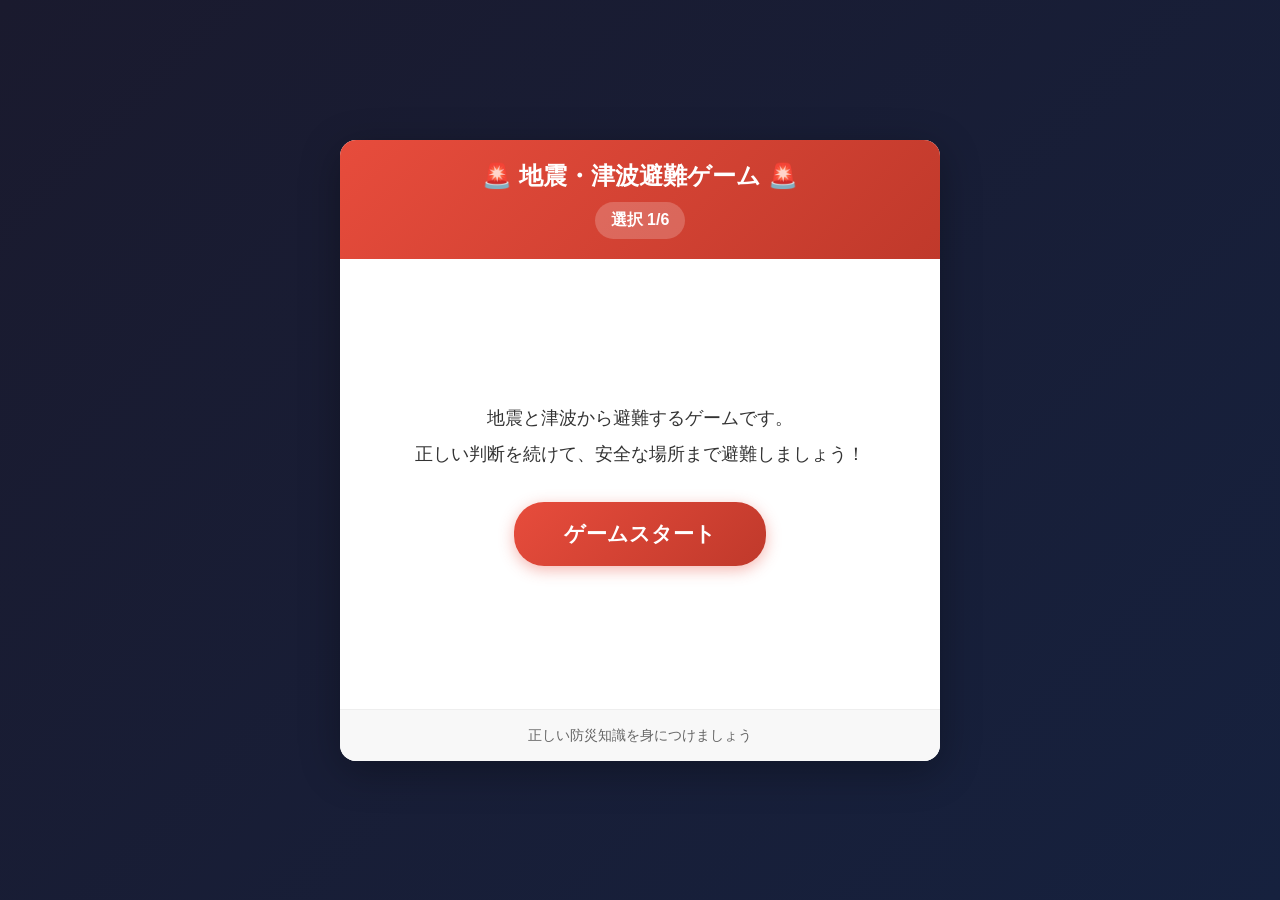
==== index.html @ da30bc9b "Add earthquake/tsunami evacuation web game with 6 scenarios Co-authored-by: hakucin <188523524+hakuc" ====
<!DOCTYPE html>
<html lang="ja">
<head>
    <meta charset="UTF-8">
    <meta name="viewport" content="width=device-width, initial-scale=1.0">
    <title>地震・津波避難ゲーム</title>
    <link rel="stylesheet" href="style.css">
</head>
<body>
    <div class="game-container">
        <header class="game-header">
            <h1>🚨 地震・津波避難ゲーム 🚨</h1>
            <div class="progress" id="progress">選択 1/6</div>
        </header>

        <main class="game-main">
            <div class="illustration-placeholder" id="illustration">
                <span>イラスト</span>
            </div>

            <div class="scenario-box" id="scenario">
                <p id="scenario-text">ゲームを開始してください</p>
            </div>

            <div class="choices" id="choices">
                <button class="choice-btn" id="choice1" onclick="makeChoice(1)">選択肢1</button>
                <button class="choice-btn" id="choice2" onclick="makeChoice(2)">選択肢2</button>
            </div>

            <div class="start-screen" id="start-screen">
                <p class="intro-text">
                    地震と津波から避難するゲームです。<br>
                    正しい判断を続けて、安全な場所まで避難しましょう！
                </p>
                <button class="start-btn" onclick="startGame()">ゲームスタート</button>
            </div>

            <div class="result-screen" id="result-screen">
                <div class="result-icon" id="result-icon"></div>
                <h2 id="result-title"></h2>
                <p id="result-message"></p>
                <button class="retry-btn" onclick="startGame()">もう一度プレイ</button>
            </div>
        </main>

        <footer class="game-footer">
            <p>正しい防災知識を身につけましょう</p>
        </footer>
    </div>

    <script src="script.js"></script>
</body>
</html>
---- style.css ----
/* Reset and Base Styles */
* {
    margin: 0;
    padding: 0;
    box-sizing: border-box;
}

body {
    font-family: 'Hiragino Kaku Gothic ProN', 'Hiragino Sans', Meiryo, sans-serif;
    background: linear-gradient(135deg, #1a1a2e 0%, #16213e 100%);
    min-height: 100vh;
    display: flex;
    justify-content: center;
    align-items: center;
    padding: 20px;
}

/* Game Container */
.game-container {
    background: #fff;
    border-radius: 16px;
    box-shadow: 0 10px 40px rgba(0, 0, 0, 0.3);
    max-width: 600px;
    width: 100%;
    overflow: hidden;
}

/* Header */
.game-header {
    background: linear-gradient(135deg, #e74c3c 0%, #c0392b 100%);
    color: #fff;
    padding: 20px;
    text-align: center;
}

.game-header h1 {
    font-size: 1.5rem;
    margin-bottom: 10px;
}

.progress {
    background: rgba(255, 255, 255, 0.2);
    padding: 8px 16px;
    border-radius: 20px;
    display: inline-block;
    font-weight: bold;
}

/* Main Game Area */
.game-main {
    padding: 24px;
    position: relative;
    min-height: 450px;
}

/* Illustration Placeholder */
.illustration-placeholder {
    background: linear-gradient(135deg, #f5f5f5 0%, #e0e0e0 100%);
    border: 3px dashed #bbb;
    border-radius: 12px;
    height: 180px;
    display: flex;
    justify-content: center;
    align-items: center;
    margin-bottom: 20px;
    color: #888;
    font-size: 1.2rem;
}

/* Scenario Box */
.scenario-box {
    background: linear-gradient(135deg, #fff3e0 0%, #ffe0b2 100%);
    border-left: 5px solid #ff9800;
    border-radius: 8px;
    padding: 20px;
    margin-bottom: 24px;
}

#scenario-text {
    font-size: 1.1rem;
    line-height: 1.8;
    color: #333;
}

/* Choice Buttons */
.choices {
    display: flex;
    flex-direction: column;
    gap: 12px;
}

.choice-btn {
    background: linear-gradient(135deg, #3498db 0%, #2980b9 100%);
    color: #fff;
    border: none;
    border-radius: 12px;
    padding: 18px 24px;
    font-size: 1.1rem;
    font-weight: bold;
    cursor: pointer;
    transition: all 0.3s ease;
    text-align: left;
}

.choice-btn:hover {
    background: linear-gradient(135deg, #2980b9 0%, #1f618d 100%);
    transform: translateY(-2px);
    box-shadow: 0 6px 20px rgba(52, 152, 219, 0.4);
}

.choice-btn:active {
    transform: translateY(0);
}

/* Start Screen */
.start-screen {
    position: absolute;
    top: 0;
    left: 0;
    right: 0;
    bottom: 0;
    background: #fff;
    display: flex;
    flex-direction: column;
    justify-content: center;
    align-items: center;
    padding: 24px;
    text-align: center;
}

.intro-text {
    font-size: 1.1rem;
    line-height: 2;
    color: #333;
    margin-bottom: 30px;
}

.start-btn {
    background: linear-gradient(135deg, #e74c3c 0%, #c0392b 100%);
    color: #fff;
    border: none;
    border-radius: 30px;
    padding: 18px 50px;
    font-size: 1.3rem;
    font-weight: bold;
    cursor: pointer;
    transition: all 0.3s ease;
    box-shadow: 0 4px 15px rgba(231, 76, 60, 0.4);
}

.start-btn:hover {
    background: linear-gradient(135deg, #c0392b 0%, #922b21 100%);
    transform: translateY(-2px);
    box-shadow: 0 6px 20px rgba(231, 76, 60, 0.5);
}

/* Result Screen */
.result-screen {
    position: absolute;
    top: 0;
    left: 0;
    right: 0;
    bottom: 0;
    background: #fff;
    display: none;
    flex-direction: column;
    justify-content: center;
    align-items: center;
    padding: 24px;
    text-align: center;
}

.result-icon {
    font-size: 80px;
    margin-bottom: 20px;
}

.result-screen h2 {
    font-size: 1.8rem;
    margin-bottom: 16px;
}

.result-screen p {
    font-size: 1.1rem;
    line-height: 1.8;
    color: #555;
    margin-bottom: 30px;
}

.retry-btn {
    background: linear-gradient(135deg, #27ae60 0%, #229954 100%);
    color: #fff;
    border: none;
    border-radius: 30px;
    padding: 16px 40px;
    font-size: 1.2rem;
    font-weight: bold;
    cursor: pointer;
    transition: all 0.3s ease;
    box-shadow: 0 4px 15px rgba(39, 174, 96, 0.4);
}

.retry-btn:hover {
    background: linear-gradient(135deg, #229954 0%, #1e8449 100%);
    transform: translateY(-2px);
    box-shadow: 0 6px 20px rgba(39, 174, 96, 0.5);
}

/* Success Result */
.result-screen.success h2 {
    color: #27ae60;
}

/* Failure Result */
.result-screen.failure h2 {
    color: #e74c3c;
}

/* Footer */
.game-footer {
    background: #f8f8f8;
    padding: 16px;
    text-align: center;
    color: #666;
    font-size: 0.9rem;
    border-top: 1px solid #eee;
}

/* Hidden State */
.hidden {
    display: none !important;
}

/* Responsive Design */
@media (max-width: 480px) {
    body {
        padding: 10px;
    }

    .game-header h1 {
        font-size: 1.2rem;
    }

    .game-main {
        padding: 16px;
        min-height: 400px;
    }

    .illustration-placeholder {
        height: 140px;
    }

    #scenario-text {
        font-size: 1rem;
    }

    .choice-btn {
        padding: 16px 20px;
        font-size: 1rem;
    }

    .start-btn {
        padding: 16px 40px;
        font-size: 1.1rem;
    }

    .result-icon {
        font-size: 60px;
    }

    .result-screen h2 {
        font-size: 1.5rem;
    }
}

/* Animation for choices */
@keyframes fadeIn {
    from {
        opacity: 0;
        transform: translateY(10px);
    }
    to {
        opacity: 1;
        transform: translateY(0);
    }
}

.choices.animate .choice-btn {
    animation: fadeIn 0.4s ease forwards;
}

.choices.animate .choice-btn:nth-child(2) {
    animation-delay: 0.1s;
}
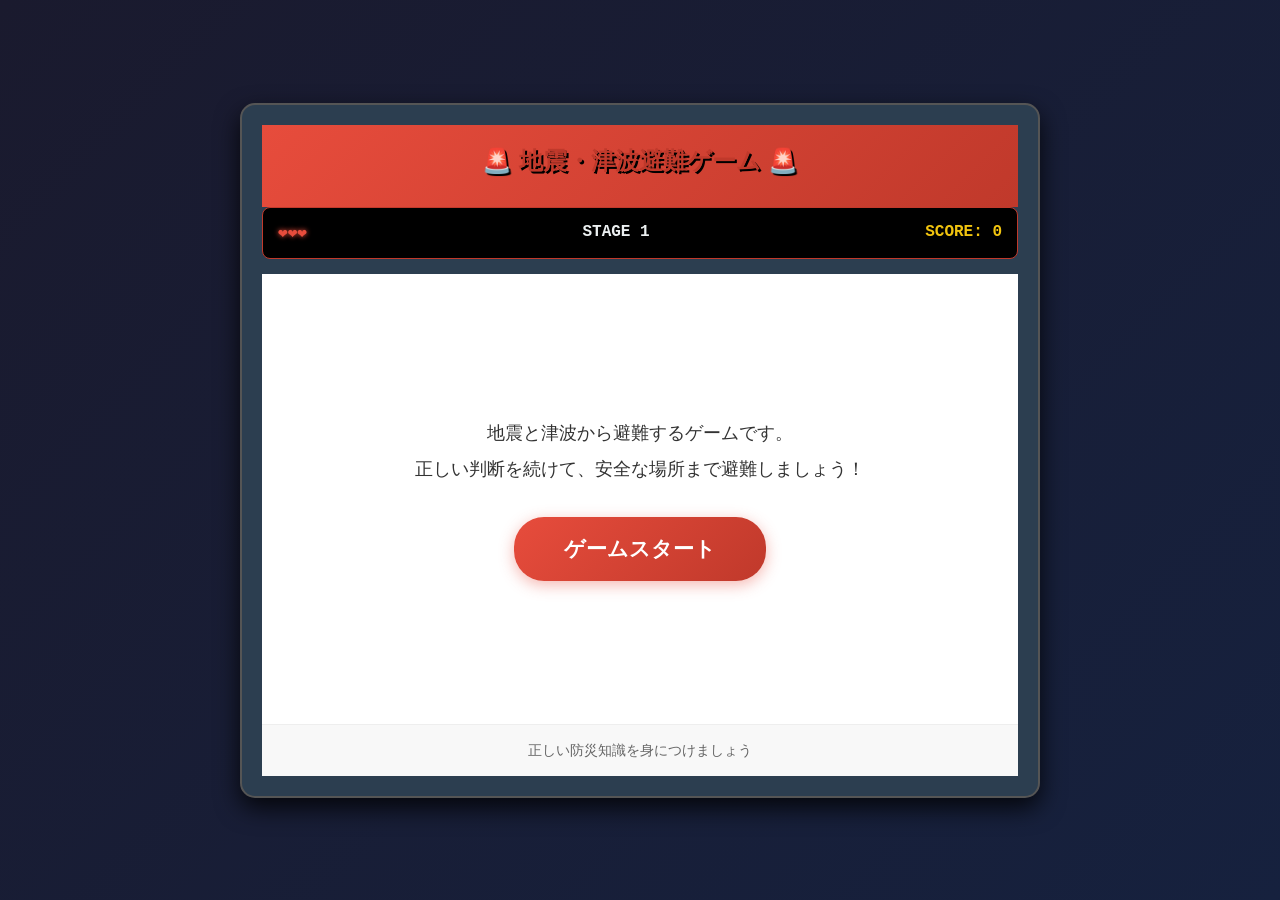
==== commit 66ead6b7: "Implement two-course branching system with Okawa and Omiya courses Co-authored-by: hakucin <18852352" ====
--- a/index.html
+++ b/index.html
@@ -25,6 +25,7 @@
             <div class="choices" id="choices">
                 <button class="choice-btn" id="choice1" onclick="makeChoice(1)">選択肢1</button>
                 <button class="choice-btn" id="choice2" onclick="makeChoice(2)">選択肢2</button>
+                <button class="choice-btn" id="choice3" onclick="makeChoice(3)">選択肢3</button>
             </div>
 
             <div class="start-screen" id="start-screen">
@@ -35,7 +36,7 @@
                 <button class="start-btn" onclick="startGame()">ゲームスタート</button>
             </div>
 
-            <div class="result-screen" id="result-screen">
+            <div class="result-screen hidden" id="result-screen">
                 <div class="result-icon" id="result-icon"></div>
                 <h2 id="result-title"></h2>
                 <p id="result-message"></p>
--- a/style.css
+++ b/style.css
@@ -162,7 +162,7 @@
     right: 0;
     bottom: 0;
     background: #fff;
-    display: none;
+    display: flex;
     flex-direction: column;
     justify-content: center;
     align-items: center;
@@ -292,3 +292,7 @@
 .choices.animate .choice-btn:nth-child(2) {
     animation-delay: 0.1s;
 }
+
+.choices.animate .choice-btn:nth-child(3) {
+    animation-delay: 0.2s;
+}
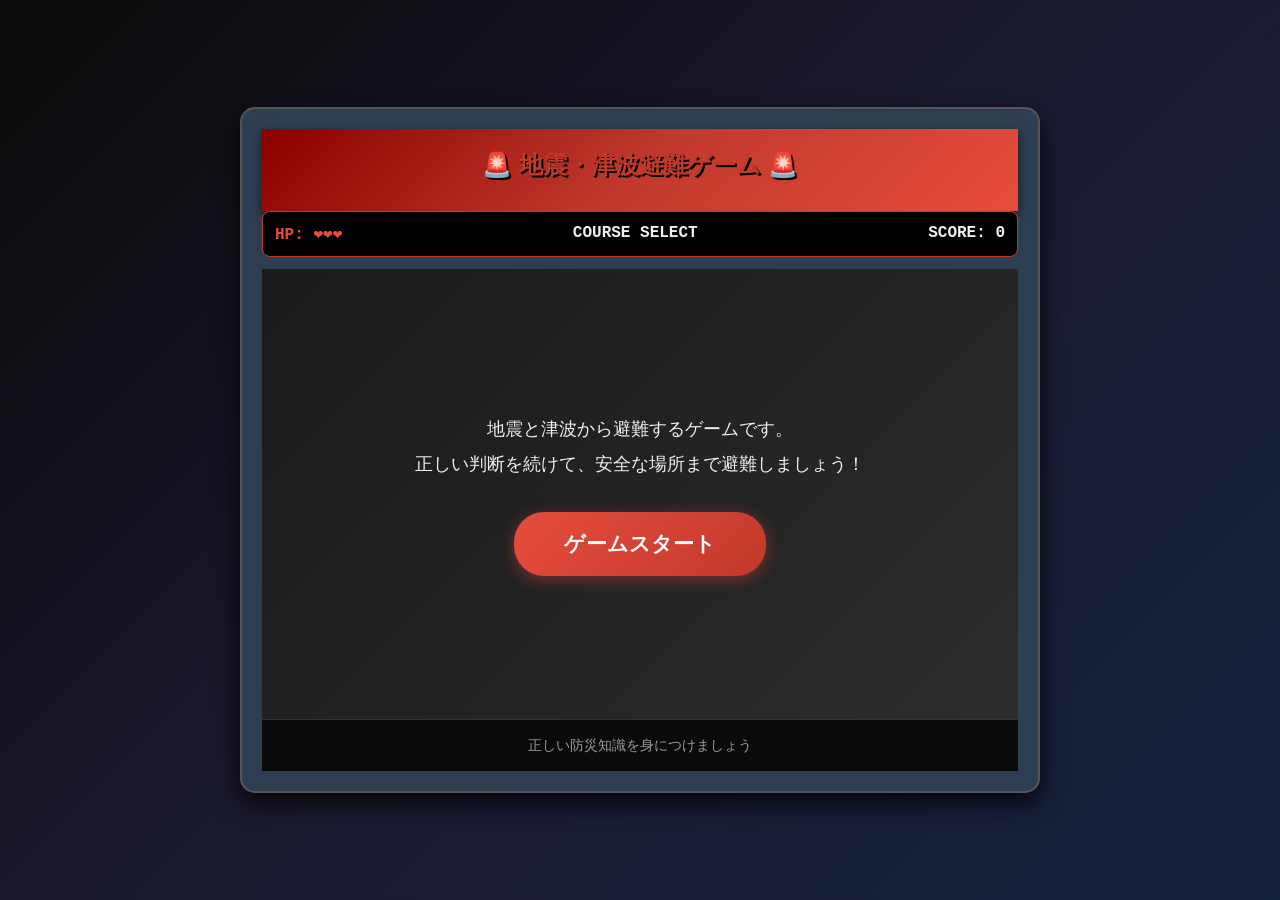
==== commit 36f2e1d2: "Remove choice buttons from index.html Removed choice buttons from the choices div." ====
--- a/index.html
+++ b/index.html
@@ -23,9 +23,6 @@
             </div>
 
             <div class="choices" id="choices">
-                <button class="choice-btn" id="choice1" onclick="makeChoice(1)">選択肢1</button>
-                <button class="choice-btn" id="choice2" onclick="makeChoice(2)">選択肢2</button>
-                <button class="choice-btn" id="choice3" onclick="makeChoice(3)">選択肢3</button>
             </div>
 
             <div class="start-screen" id="start-screen">
--- a/style.css
+++ b/style.css
@@ -7,30 +7,33 @@
 
 body {
     font-family: 'Hiragino Kaku Gothic ProN', 'Hiragino Sans', Meiryo, sans-serif;
-    background: linear-gradient(135deg, #1a1a2e 0%, #16213e 100%);
+    background: linear-gradient(135deg, #0a0a0a 0%, #1a1a2e 50%, #16213e 100%);
     min-height: 100vh;
     display: flex;
     justify-content: center;
     align-items: center;
     padding: 20px;
+    position: relative;
 }
 
 /* Game Container */
 .game-container {
-    background: #fff;
+    background: linear-gradient(135deg, #1a1a1a 0%, #2c2c2c 100%);
     border-radius: 16px;
-    box-shadow: 0 10px 40px rgba(0, 0, 0, 0.3);
+    box-shadow: 0 10px 40px rgba(0, 0, 0, 0.8), 0 0 20px rgba(231, 76, 60, 0.3);
     max-width: 600px;
     width: 100%;
     overflow: hidden;
+    border: 2px solid #c0392b;
 }
 
 /* Header */
 .game-header {
-    background: linear-gradient(135deg, #e74c3c 0%, #c0392b 100%);
+    background: linear-gradient(135deg, #8b0000 0%, #c0392b 50%, #e74c3c 100%);
     color: #fff;
     padding: 20px;
     text-align: center;
+    box-shadow: 0 4px 10px rgba(0, 0, 0, 0.5);
 }
 
 .game-header h1 {
@@ -51,35 +54,39 @@
     padding: 24px;
     position: relative;
     min-height: 450px;
+    background: #1a1a1a;
+    color: #ecf0f1;
 }
 
 /* Illustration Placeholder */
 .illustration-placeholder {
-    background: linear-gradient(135deg, #f5f5f5 0%, #e0e0e0 100%);
-    border: 3px dashed #bbb;
+    background: linear-gradient(135deg, #2c2c2c 0%, #3a3a3a 100%);
+    border: 3px solid #c0392b;
     border-radius: 12px;
     height: 180px;
     display: flex;
     justify-content: center;
     align-items: center;
     margin-bottom: 20px;
-    color: #888;
+    color: #ecf0f1;
     font-size: 1.2rem;
+    box-shadow: 0 0 15px rgba(231, 76, 60, 0.3);
 }
 
 /* Scenario Box */
 .scenario-box {
-    background: linear-gradient(135deg, #fff3e0 0%, #ffe0b2 100%);
-    border-left: 5px solid #ff9800;
+    background: linear-gradient(135deg, #2c2c2c 0%, #3a3a3a 100%);
+    border-left: 5px solid #e74c3c;
     border-radius: 8px;
     padding: 20px;
     margin-bottom: 24px;
+    box-shadow: 0 4px 10px rgba(0, 0, 0, 0.5);
 }
 
 #scenario-text {
     font-size: 1.1rem;
     line-height: 1.8;
-    color: #333;
+    color: #ecf0f1;
 }
 
 /* Choice Buttons */
@@ -119,7 +126,7 @@
     left: 0;
     right: 0;
     bottom: 0;
-    background: #fff;
+    background: linear-gradient(135deg, #1a1a1a 0%, #2c2c2c 100%);
     display: flex;
     flex-direction: column;
     justify-content: center;
@@ -131,7 +138,7 @@
 .intro-text {
     font-size: 1.1rem;
     line-height: 2;
-    color: #333;
+    color: #ecf0f1;
     margin-bottom: 30px;
 }
 
@@ -161,7 +168,7 @@
     left: 0;
     right: 0;
     bottom: 0;
-    background: #fff;
+    background: linear-gradient(135deg, #1a1a1a 0%, #2c2c2c 100%);
     display: flex;
     flex-direction: column;
     justify-content: center;
@@ -183,7 +190,7 @@
 .result-screen p {
     font-size: 1.1rem;
     line-height: 1.8;
-    color: #555;
+    color: #ecf0f1;
     margin-bottom: 30px;
 }
 
@@ -218,12 +225,12 @@
 
 /* Footer */
 .game-footer {
-    background: #f8f8f8;
+    background: #0a0a0a;
     padding: 16px;
     text-align: center;
-    color: #666;
+    color: #999;
     font-size: 0.9rem;
-    border-top: 1px solid #eee;
+    border-top: 1px solid #333;
 }
 
 /* Hidden State */
@@ -293,6 +300,73 @@
     animation-delay: 0.1s;
 }
 
-.choices.animate .choice-btn:nth-child(3) {
-    animation-delay: 0.2s;
-}
+/* === Timer Bar Styles === */
+.timer-container {
+    background: #000;
+    padding: 12px 20px;
+    border-bottom: 2px solid #c0392b;
+}
+
+.timer-text {
+    text-align: center;
+    color: #ecf0f1;
+    font-weight: bold;
+    font-size: 0.9rem;
+    margin-bottom: 8px;
+    text-shadow: 0 0 5px rgba(231, 76, 60, 0.5);
+}
+
+.timer-bar {
+    background: #2c2c2c;
+    height: 12px;
+    border-radius: 6px;
+    overflow: hidden;
+    box-shadow: inset 0 2px 4px rgba(0, 0, 0, 0.5);
+}
+
+.timer-fill {
+    height: 100%;
+    background: #27ae60;
+    transition: width 0.1s linear, background 0.3s ease;
+    box-shadow: 0 0 10px rgba(39, 174, 96, 0.5);
+}
+
+/* === Visual Effects === */
+/* Screen Shake Animation */
+@keyframes shake {
+    0%, 100% { transform: translateX(0); }
+    10%, 30%, 50%, 70%, 90% { transform: translateX(-5px); }
+    20%, 40%, 60%, 80% { transform: translateX(5px); }
+}
+
+.screen-shake {
+    animation: shake 0.5s ease-in-out;
+}
+
+/* Red Flash Overlay */
+.red-flash {
+    position: fixed;
+    top: 0;
+    left: 0;
+    width: 100%;
+    height: 100%;
+    background: rgba(231, 76, 60, 0.5);
+    pointer-events: none;
+    z-index: 9999;
+    animation: flashFade 0.3s ease-out;
+}
+
+@keyframes flashFade {
+    0% { opacity: 1; }
+    100% { opacity: 0; }
+}
+
+/* Pulsing glow effect for danger states */
+@keyframes dangerPulse {
+    0%, 100% { box-shadow: 0 0 10px rgba(231, 76, 60, 0.3); }
+    50% { box-shadow: 0 0 25px rgba(231, 76, 60, 0.8); }
+}
+
+.timer-container.danger {
+    animation: dangerPulse 1s infinite;
+}
